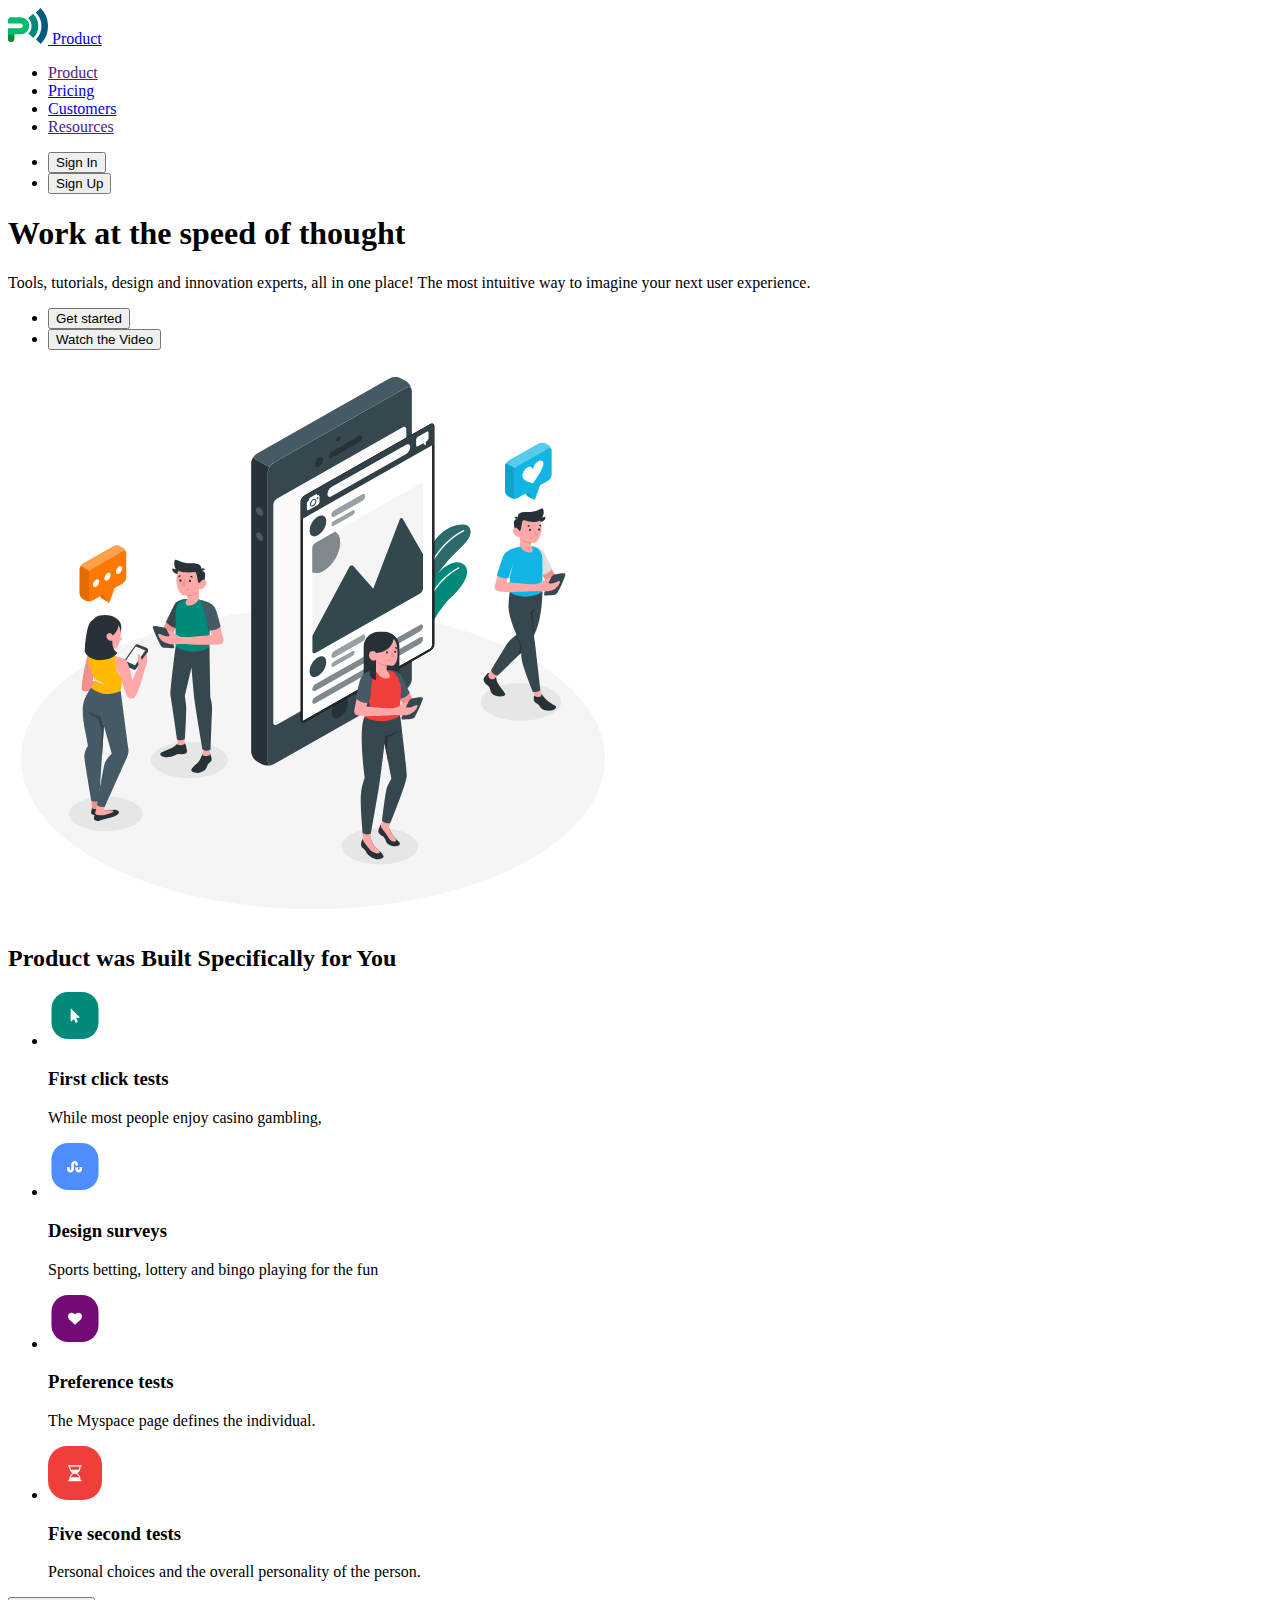
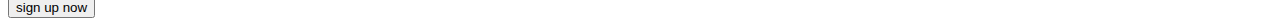
==== index.html @ 734d03c2 "r" ====
<!DOCTYPE html>
<html lang="en">
<head>
    <meta charset="UTF-8">
    <meta name="viewport" content="width=device-width, initial-scale=1.0">
    <title>Business promotion</title>
</head>
<body>
    <header>
        <a href="./index.html">
            <img src="./images/logo.svg" alt="logo" width="40" height="36">
            Product
        </a>
    <nav>
        <ul>
            <li><a href="">Product</a></li>
            <li><a href="./prising.html">Pricing</a></li>
            <li><a href="./custemers.html">Customers</a></li>
            <li><a href="">Resources</a></li>
        </ul>
    </nav>
    <ul>
        <li><button type="button">Sign In</button></li>
        <li><button type="button">Sign Up</button></li>
    </ul>
    </header>
    <main>
        <section>
            <h1>Work at the speed of thought</h1>
            <p>Tools, tutorials, design and innovation experts, all in one place! The most intuitive way to imagine your next user
            experience.</p>
            <ul>
                <li><button type="button">Get started</button></li>
                <li><button type="button">Watch the Video</button></li>
            </ul>
            <img src="./images/hero-img.svg" alt="hero-img" width="610" height="555">
        </section>
        <section>
            <h2>Product was Built Specifically for You</h2>
            <ul>
                <li><img src="./images/icon-1.svg" alt="First click tests" width="54" height="54">
                    <h3>First click tests</h3>
                    <p>While most people enjoy casino gambling,</p>
                </li>
                <li><img src="./images/icon-2.svg" alt="Design surveys" width="54" height="54">
                     <h3>Design surveys</h3>
                     <p>Sports betting, lottery and bingo playing for the fun</p>
                </li>
                <li><img src="./images/icon-3.svg" alt="Preference tests" width="54" height="54">
                    <h3>Preference tests</h3>
                    <p>The Myspace page defines the individual.</p>
                </li>
                <li><img src="./images/icon-4.svg" alt="Five second tests">
                     <h3>Five second tests</h3>
                    <p>Personal choices and the overall personality of the person.</p>
                </li>
            </ul>
            <button type="button">sign up now</button>
        </section>
    </main>
</body>
</html>
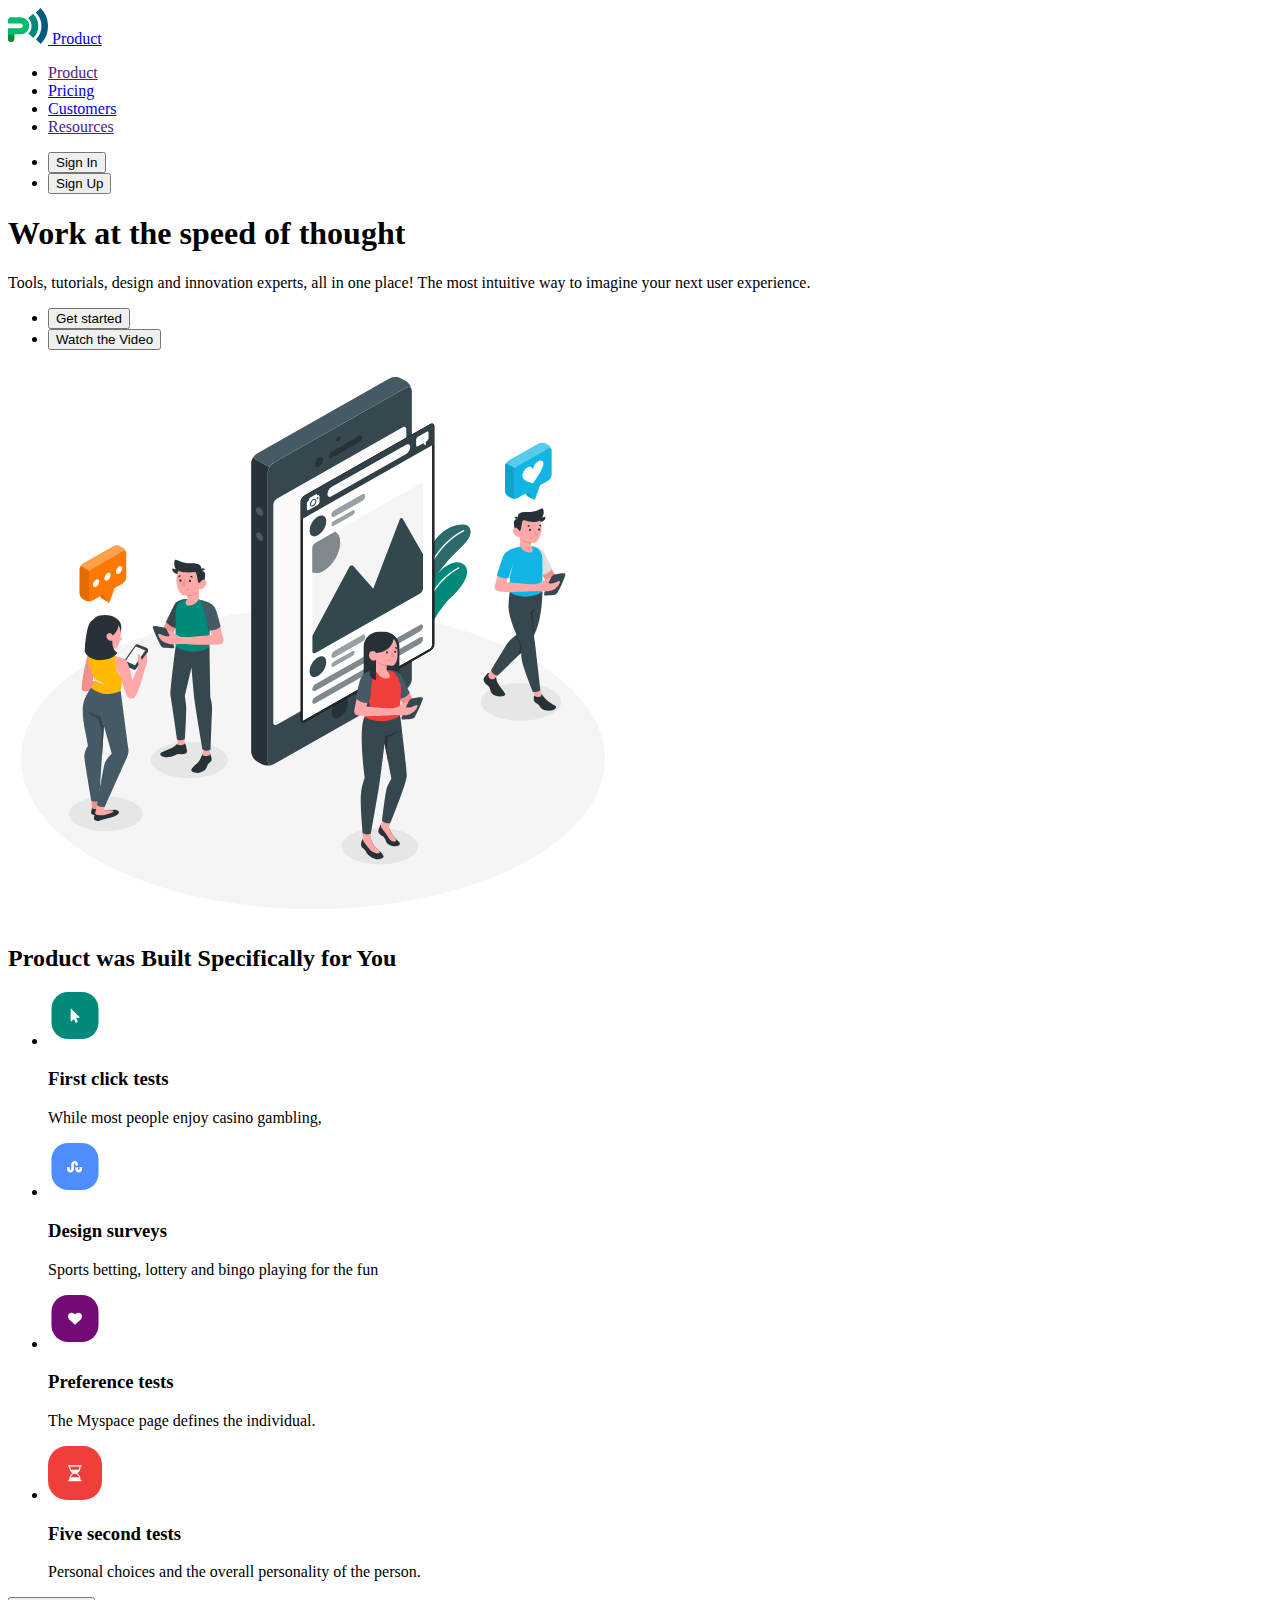
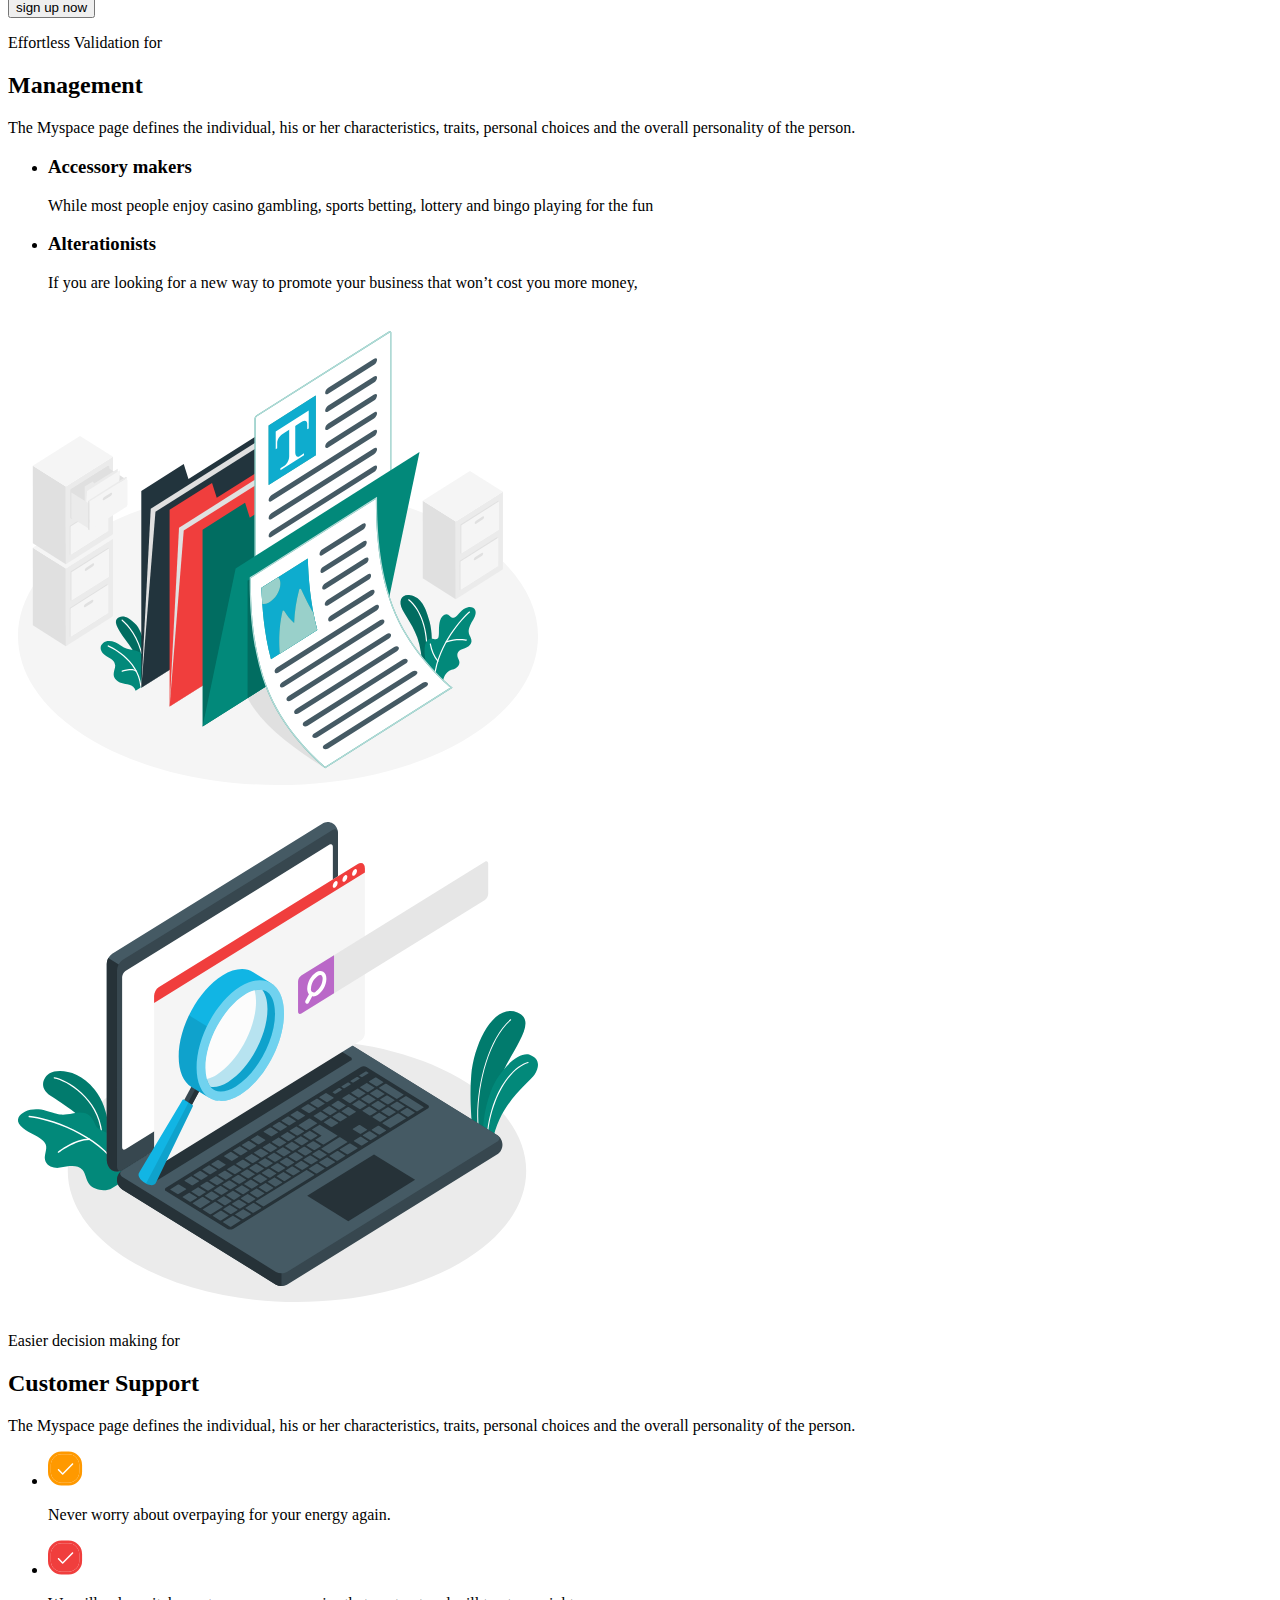
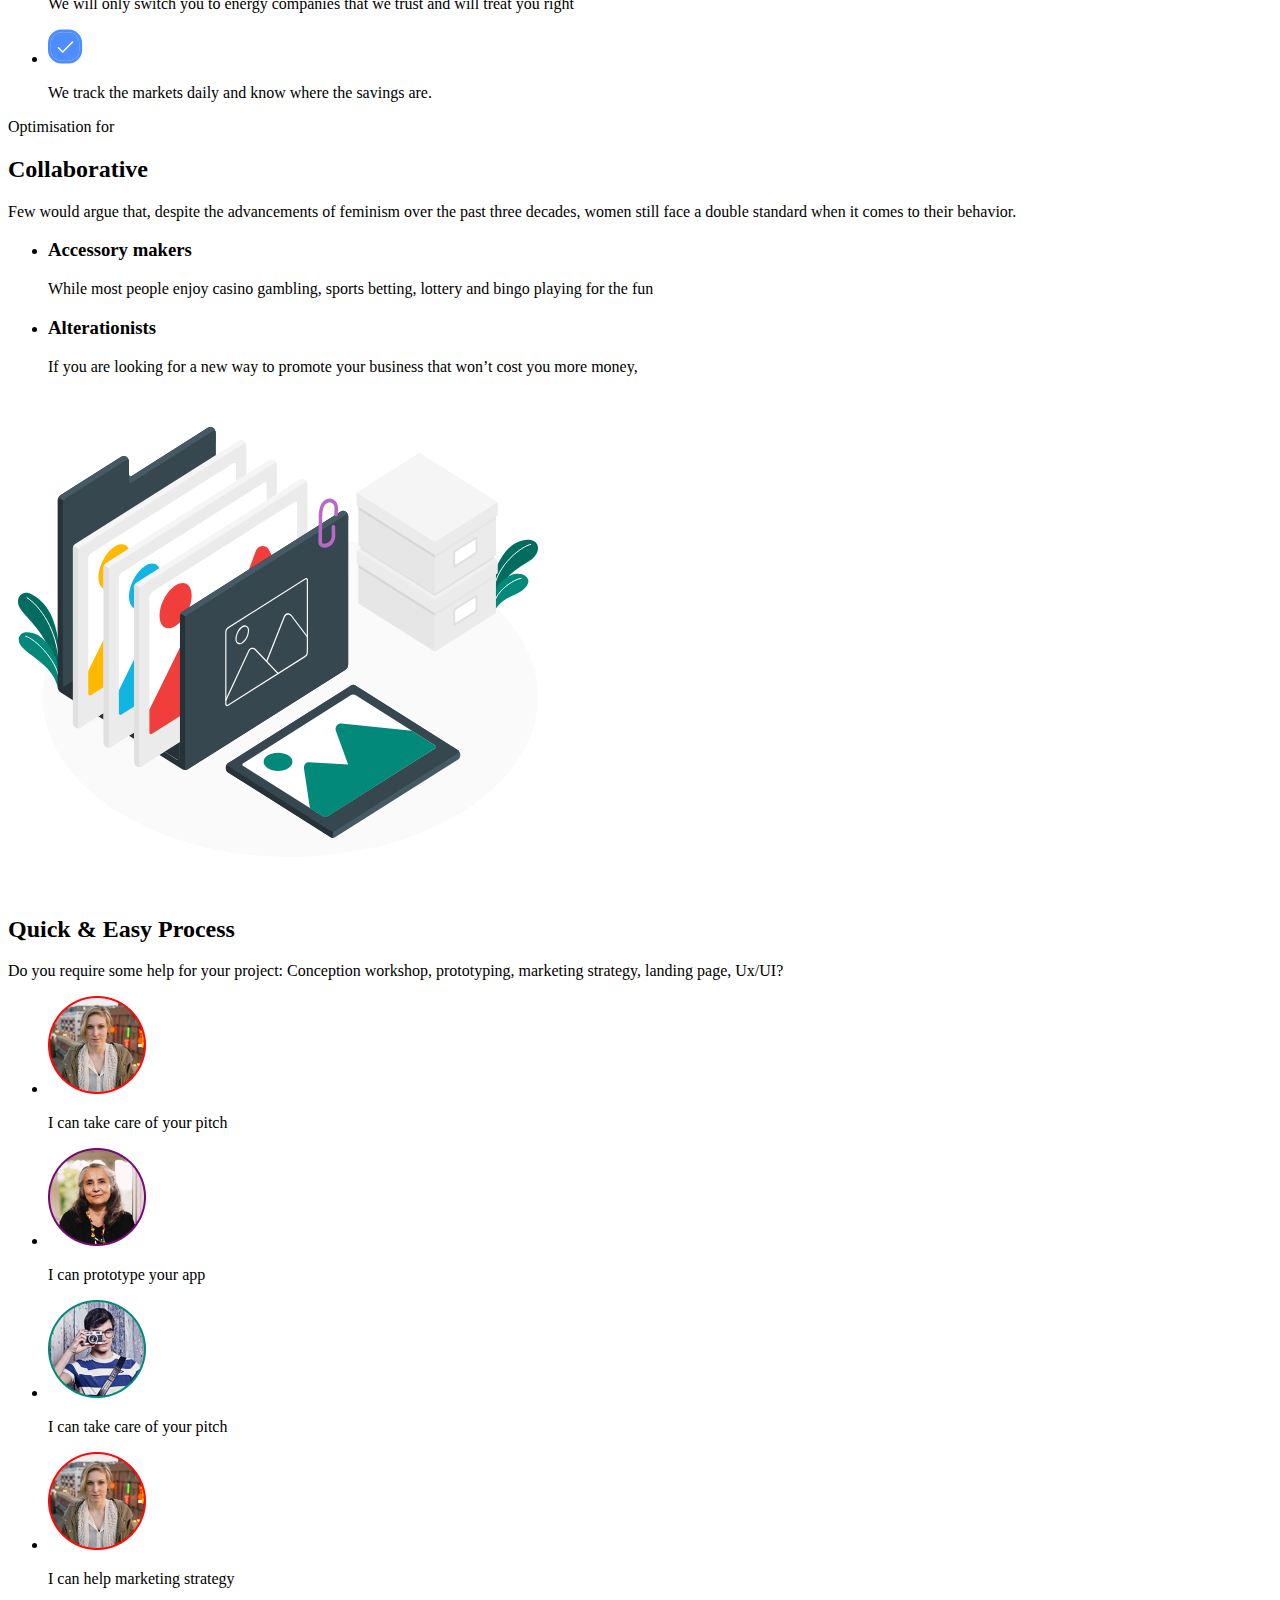
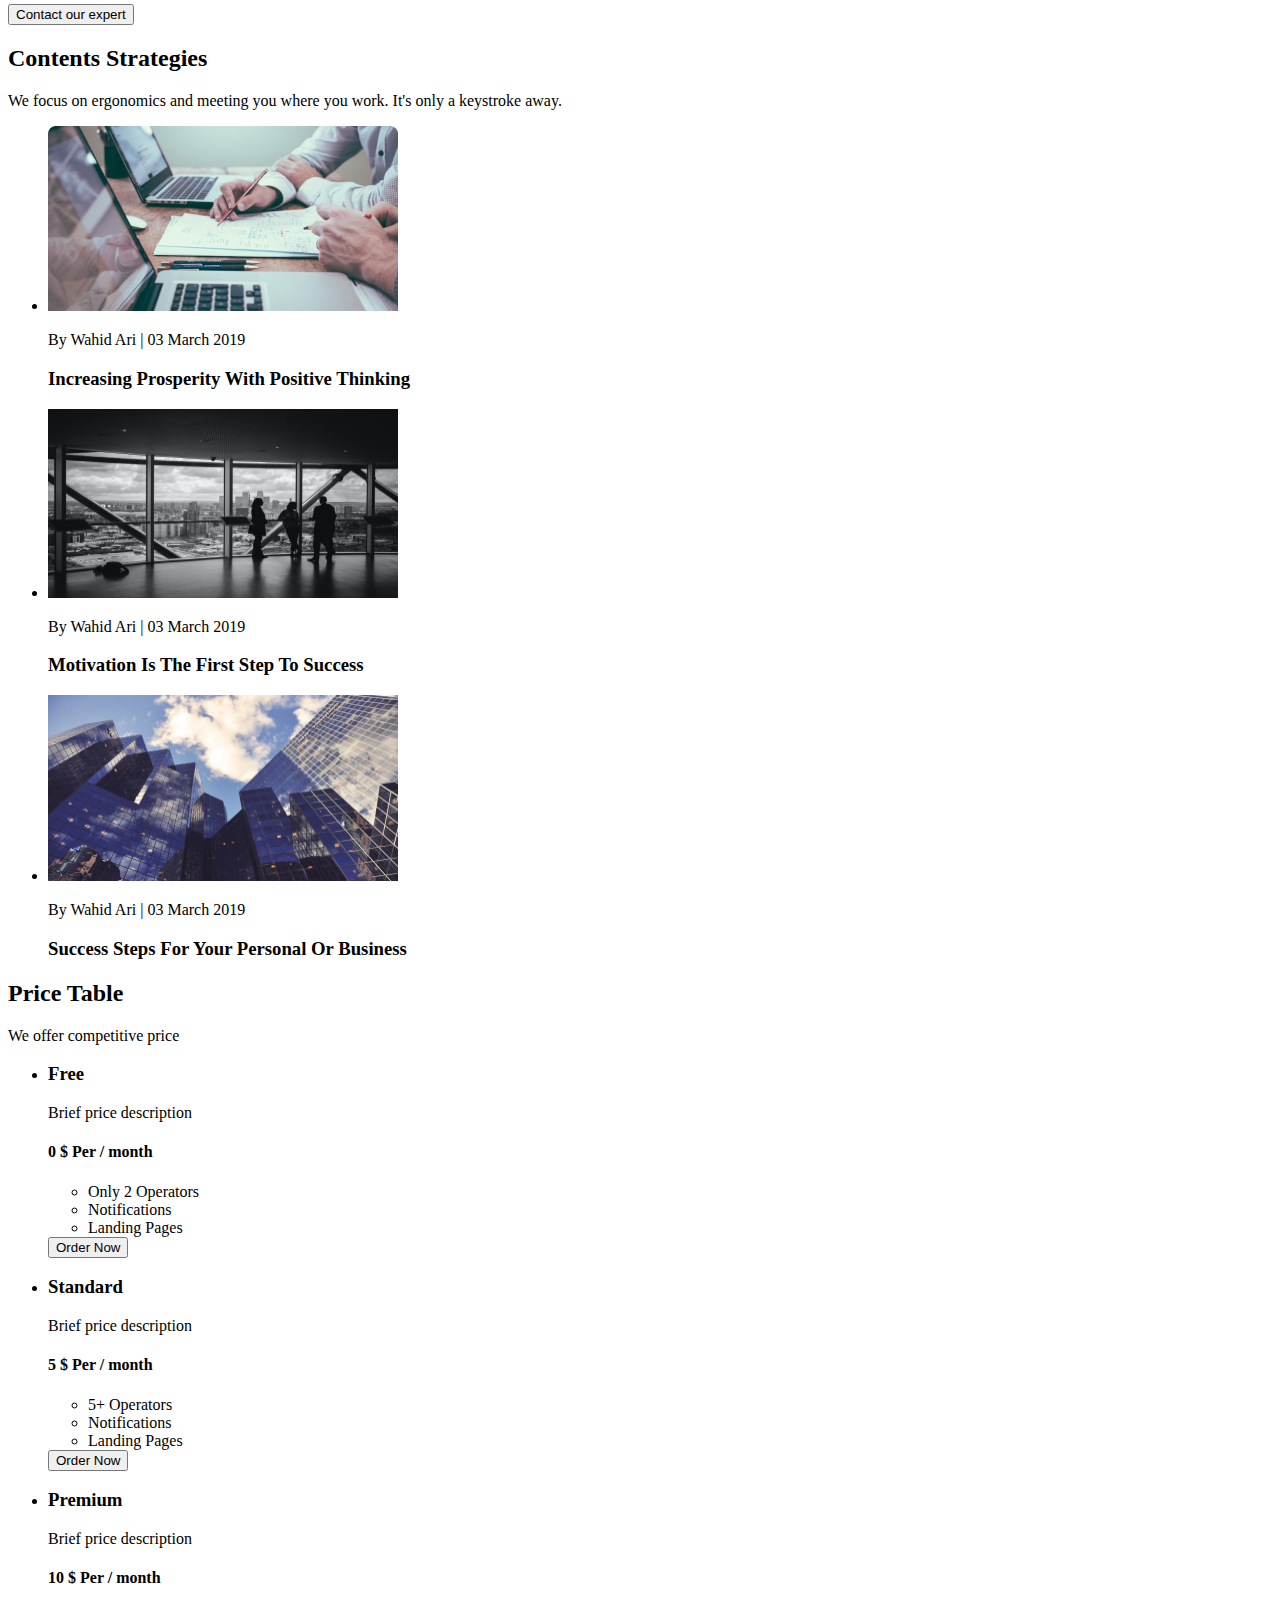
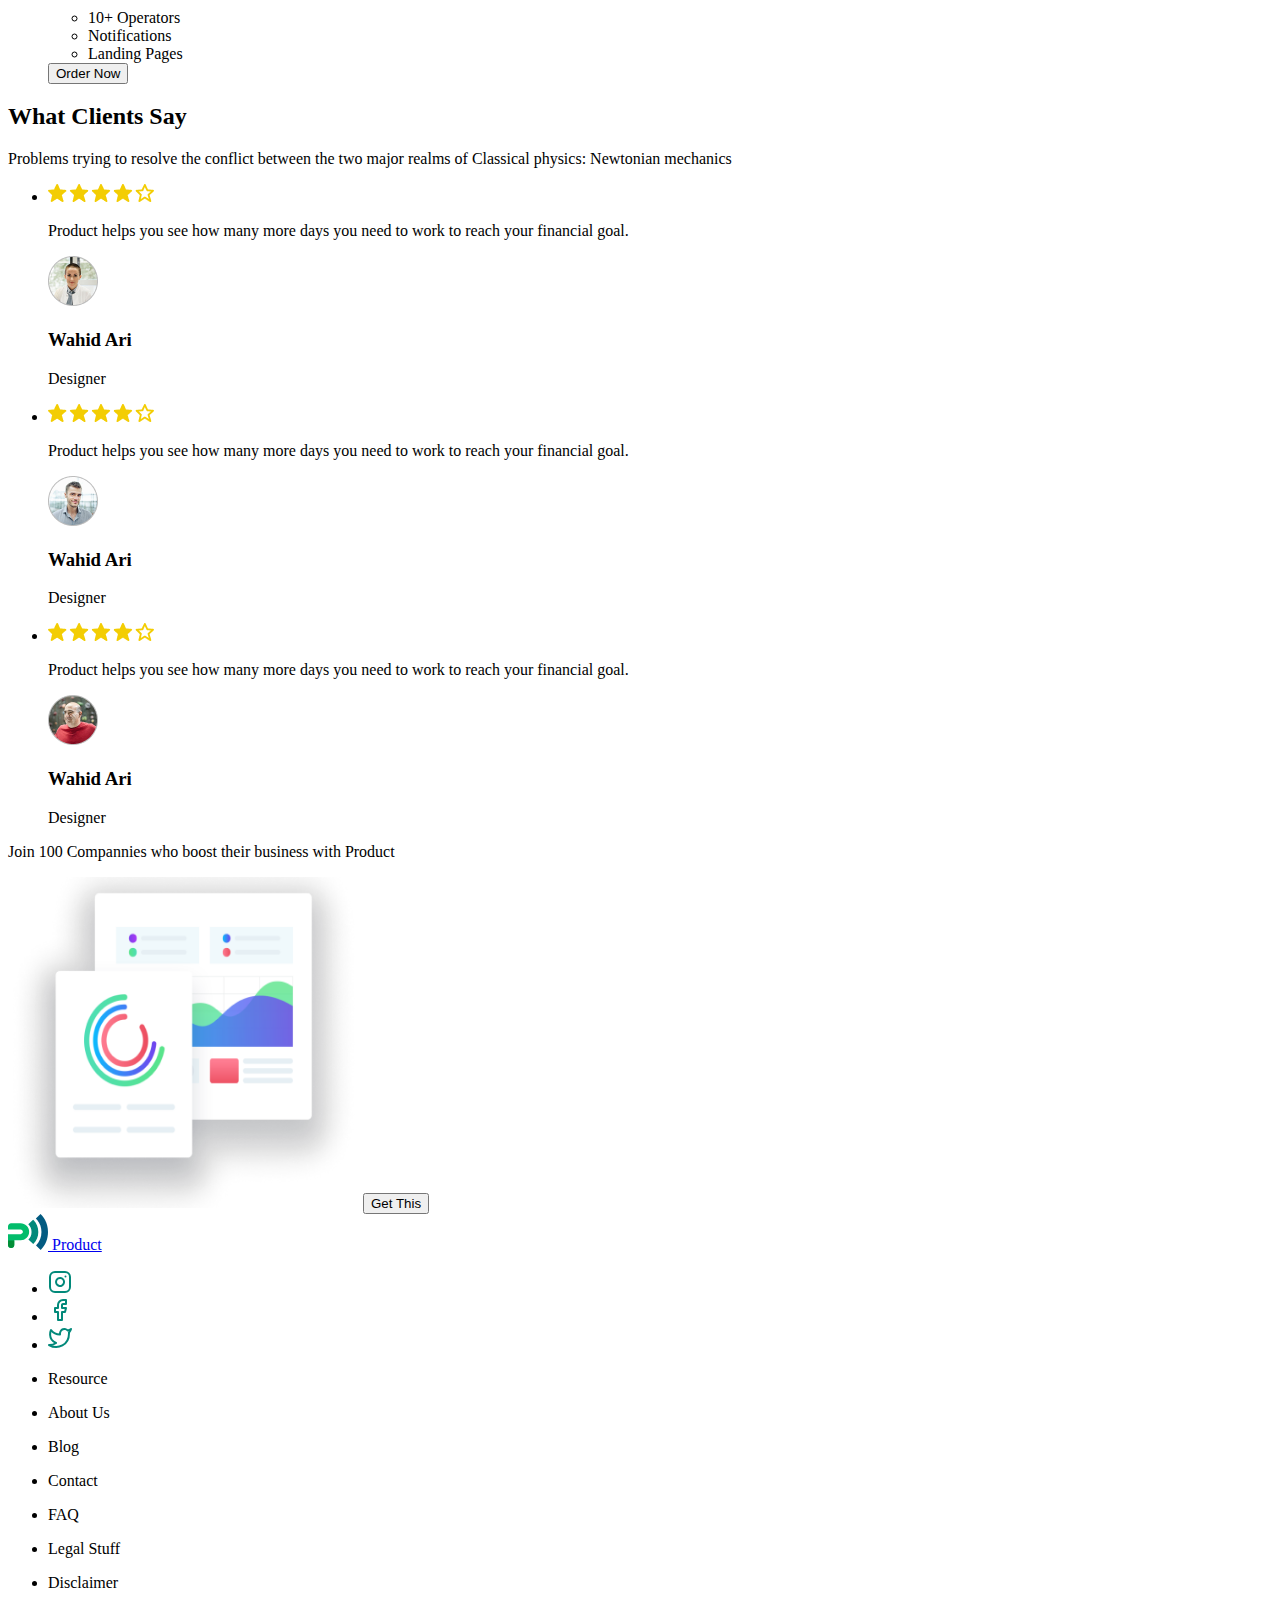
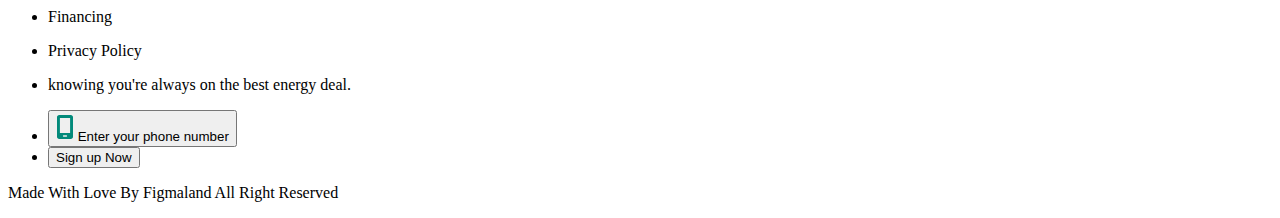
==== commit 248e5a41: "k" ====
--- a/index.html
+++ b/index.html
@@ -57,6 +57,228 @@
             </ul>
             <button type="button">sign up now</button>
         </section>
+        <section>
+            <p>Effortless Validation for</p>
+            <h2>Management</h2>
+            <p>The Myspace page defines the individual, his or her characteristics, traits, personal choices and the overall
+            personality of the person.</p>
+            <ul>
+                <li>
+                    <h3>Accessory makers</h3>
+                    <p>While most people enjoy casino gambling, sports betting, lottery and bingo playing for the fun</p>
+                </li>
+                <li>
+                    <h3>Alterationists</h3>
+                    <p>If you are looking for a new way to promote your business that won’t cost you more money,</p>
+                </li>
+            </ul>
+            <img src="./images/management-img.svg" alt="management-img" width="540" height="500">
+        </section>
+        <section>
+            <img src="./images/support-img.svg" alt="support-img" width="540" height="500">
+            <p>Easier decision making for</p>
+            <h2>Customer Support</h2>
+            <p>The Myspace page defines the individual, his or her characteristics, traits, personal choices and the overall
+            personality of the person.</p>
+            <ul>
+                <li>
+                    <img src="./images/icon.svg" alt="icon" width="35" height="35">
+                    <p>Never worry about overpaying for your energy again.</p>
+                </li>
+                <li>
+                    <img src="./images/icon (1).svg" alt="icon-1" width="35" height="35">
+                    <p>We will only switch you to energy companies that we trust and will treat you right</p>
+                </li>
+                <li>
+                    <img src="./images/icon (2).svg" alt="icon-2" width="35" height="35">
+                    <p>We track the markets daily and know where the savings are.</p>
+                </li>
+            </ul>
+        </section>
+        <section>
+        <p>Optimisation for</p>
+        <h2>Collaborative</h2>
+        <p>Few would argue that, despite the advancements of feminism over the past three decades, women still face a double
+        standard when it comes to their behavior.</p>
+        <ul>
+            <li>
+                <h3>Accessory makers</h3>
+                <p>While most people enjoy casino gambling, sports betting, lottery and bingo playing for the fun</p>
+            </li>
+            <li>
+                <h3>Alterationists</h3>
+                <p>If you are looking for a new way to promote your business that won’t cost you more money,</p>
+            </li>
+        </ul>
+        <img src="./images/collaboration-img.svg" alt="collaboration-img" width="540" height="500">
+        </section>
+        <section>
+            <h2>Quick & Easy Process</h2>
+            <p>Do you require some help for your project: Conception workshop,
+            prototyping, marketing strategy, landing page, Ux/UI?</p>
+            <ul>
+                <li><img src="./images/avatar.png" alt="woman" width="98" height="98">
+                <p>I can take care of your pitch</p></li>
+                <li><img src="./images/avatar (1).png" alt="woman 2"  width="98" height="98">
+                <p>I can prototype your app</p></li>
+                <li><img src="./images/avatar (2).png" alt="man" width="98" height="98">
+                <p>I can take care of your pitch</p></li>
+                <li><img src="./images/avatar.png" alt="man 2"  width="98" height="98">
+                <p>I can help marketing strategy</p></li>
+            </ul>
+            <button type="button">Contact our expert</button>
+        </section>
+        <section>
+            <h2>Contents Strategies</h2>
+            <p>We focus on ergonomics and meeting you where you work. It's only a keystroke away.</p>
+            <ul>
+                <li>
+                    <img src="./images/image bg.jpg" alt="image" width="350" height="185">
+                    <p>By Wahid Ari | 03 March 2019</p>
+                    <h3>Increasing Prosperity With Positive Thinking</h3>
+                </li>
+                <li>
+                    <img src="./images/Bitmap.png" alt="Bitmap" width="350" height="189">
+                    <p>By Wahid Ari | 03 March 2019</p>
+                    <h3>Motivation Is The First Step To Success</h3>
+                </li>
+                <li>
+                    <img src="./images/Bitmap (1).png" alt="Bitmap 1" width="350" height="186">
+                    <p>By Wahid Ari | 03 March 2019</p>
+                    <h3>Success Steps For Your Personal Or Business</h3>
+                </li>
+            </ul>
+        </section>
+        <section>
+            <h2>Price Table</h2>
+            <p>We offer competitive price</p>
+            <ul>
+                <li>
+                    <h3>Free</h3>
+                    <p>Brief price description</p>
+                    <h4>0 $ Per / month</h4>
+                    <ul>
+                        <li>Only 2 Operators</li>
+                        <li>Notifications</li>
+                        <li>Landing Pages</li>
+                    </ul>
+                    <button type="button">Order Now</button>
+                </li>
+            </ul>
+            <ul>
+                <li>
+                    <h3>Standard</h3>
+                    <p>Brief price description</p>
+                    <h4>5 $ Per / month</h4>
+                    <ul>
+                        <li>5+ Operators</li>
+                        <li>Notifications</li>
+                        <li>Landing Pages</li>
+                    </ul>
+                    <button type="button">Order Now</button>
+                </li>
+            </ul><ul>
+                <li>
+                    <h3>Premium</h3>
+                    <p>Brief price description</p>
+                    <h4>10 $ Per / month</h4>
+                    <ul>
+                        <li>10+ Operators</li>
+                        <li>Notifications</li>
+                        <li>Landing Pages</li>
+                    </ul>
+                    <button type="button">Order Now</button>
+                </li>
+            </ul>
+           </section>
+        <section>
+            <h2>What Clients Say</h2>
+            <p>Problems trying to resolve the conflict between
+            the two major realms of Classical physics: Newtonian mechanics</p>
+            <ul>
+                <li>
+                    <img src="./images/Group 204.png" alt="four stars" width="106" height="18">
+                    <p>Product helps you see how many
+                    more days you need to work to
+                    reach your financial goal.</p>
+                    <img src="./images/Ellipse 2.png" alt="woman" width="50" height="50">
+                    <h3>Wahid Ari</h3>
+                    <p>Designer</p>
+                </li>
+                <li>
+                    <img src="./images/Group 204.png" alt="four stars" width="106" height="18">
+                    <p>Product helps you see how many
+                    more days you need to work to
+                    reach your financial goal.</p>
+                    <img src="./images/Ellipse 2 (1).png" alt="man" width="50" height="50">
+                    <h3>Wahid Ari</h3>
+                    <p>Designer</p>
+                </li>
+                <li>
+                    <img src="./images/Group 204.png" alt="four stars" width="106" height="18">
+                    <p>Product helps you see how many
+                    more days you need to work to
+                    reach your financial goal.</p>
+                    <img src="./images/Ellipse 2 (2).png" alt="man" width="50" height="50">
+                    <h3>Wahid Ari</h3>
+                    <p>Designer</p>
+                </li>
+            </ul>
+        </section>  
+        <section>
+            <p>Join 100 Compannies who boost their business with Product</p>
+            <img src="./images/graphics.png" alt="grafics" width="351" height="331">
+            <button type="button">Get This</button>
+        </section> 
     </main>
+    <footer>
+    <a href="./index.html">
+        <img src="./images/logo.svg" alt="logo" width="40" height="36">
+        Product
+    </a>
+    <ul>
+        <li><img src="./images/instagram.svg" alt="instagram"></li>
+        <li><img src="./images/facebook.svg" alt="facebook"></li>
+        <li><img src="./images/twitter.svg" alt="twitter"></li>
+    </ul>
+    <ul>
+        <li>
+            <p>Resource</p>
+        </li>
+        <li>
+            <p>About Us</p>
+        </li>
+        <li>
+            <p>Blog</p>
+        </li>
+        <li>
+            <p>Contact</p>
+        </li>
+        <li>FAQ</li>
+    </ul>
+    <ul>
+        <li>
+            <p>Legal Stuff</p>
+        </li>
+        <li>
+            <p>Disclaimer</p>
+        </li>
+        <li>
+            <p>Financing</p>
+        </li>
+        <li>
+            <p>Privacy Policy</p>
+        </li>
+    </ul>
+    <ul>
+        <li><p>knowing you're always on the best energy deal.</p></li>
+        <li><button type="button">
+            <img src="./images/mobile-screen.svg" alt="mobile" width="18" height="28">
+            Enter your phone number
+        </button></li>
+        <li><button type="button">Sign up Now</button></li>
+    </ul>
+    <p>Made With Love By Figmaland All Right Reserved</p>
+    </footer>
 </body>
 </html>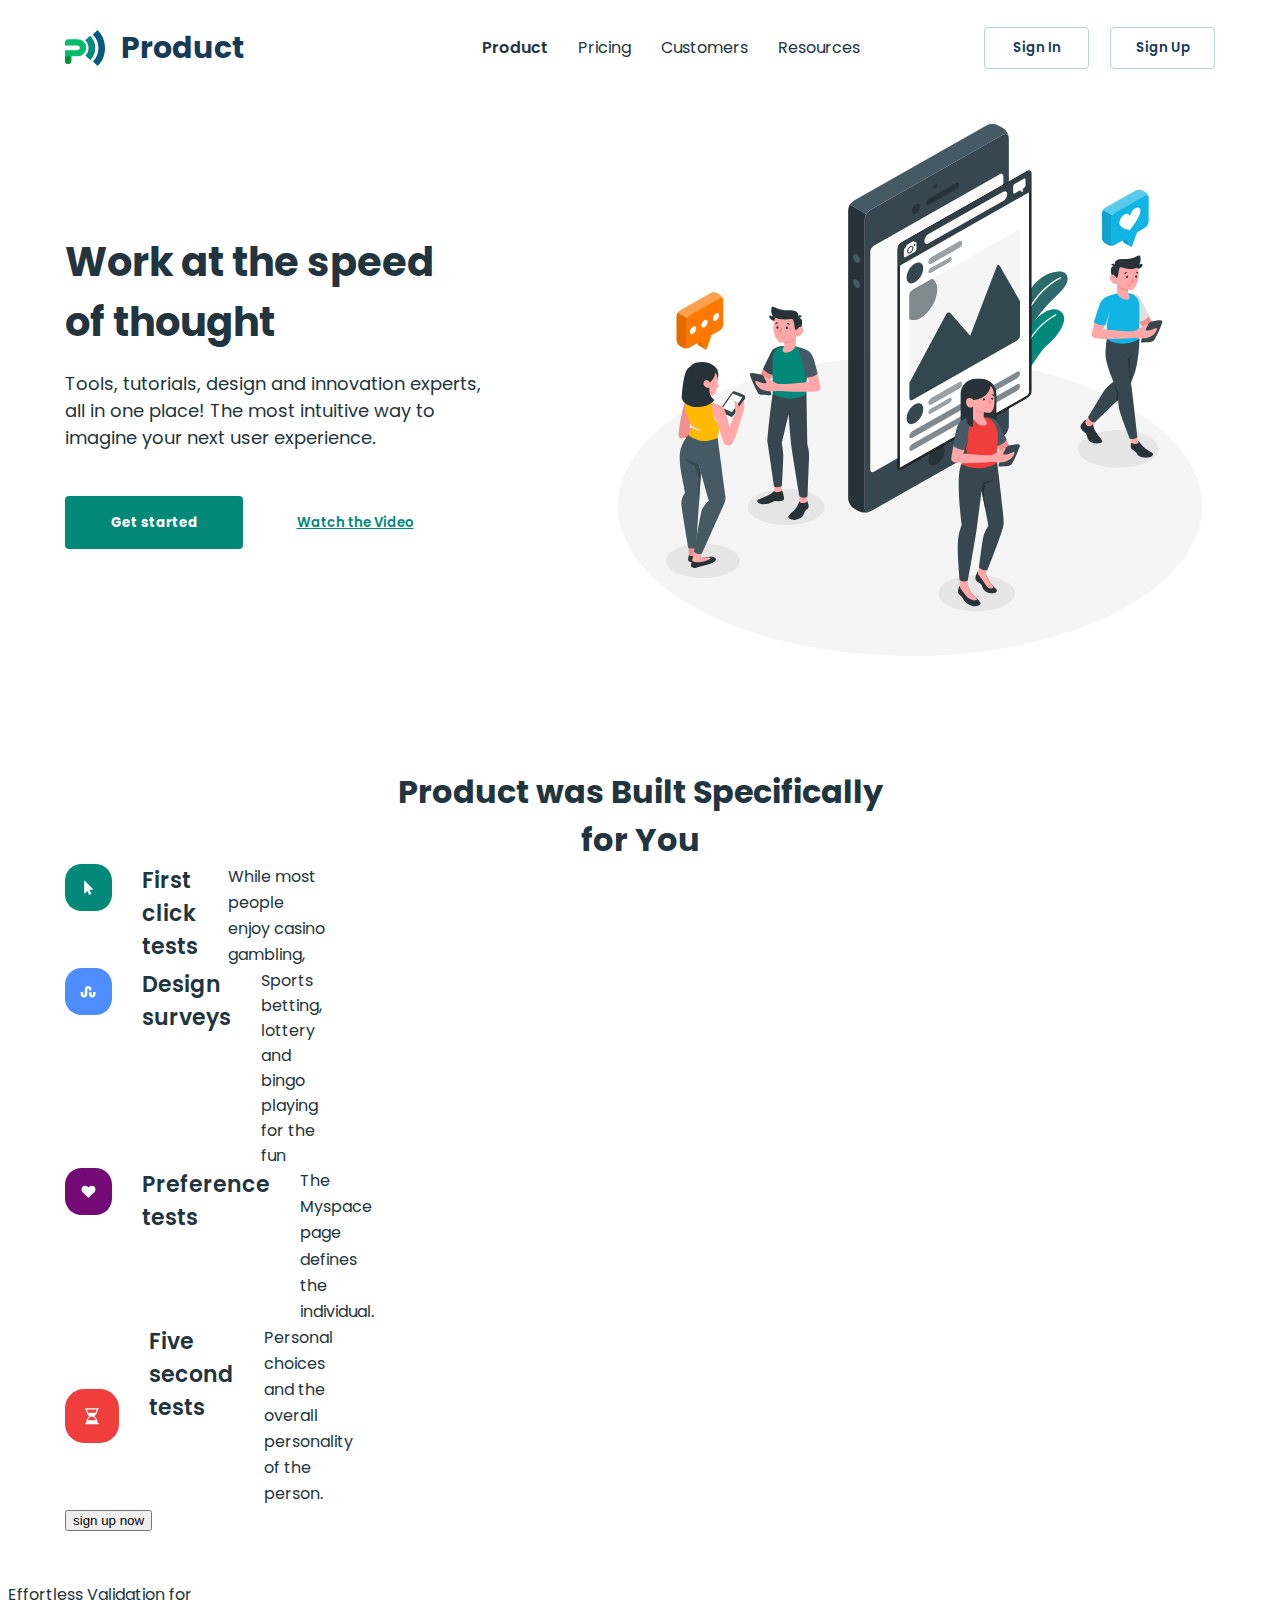
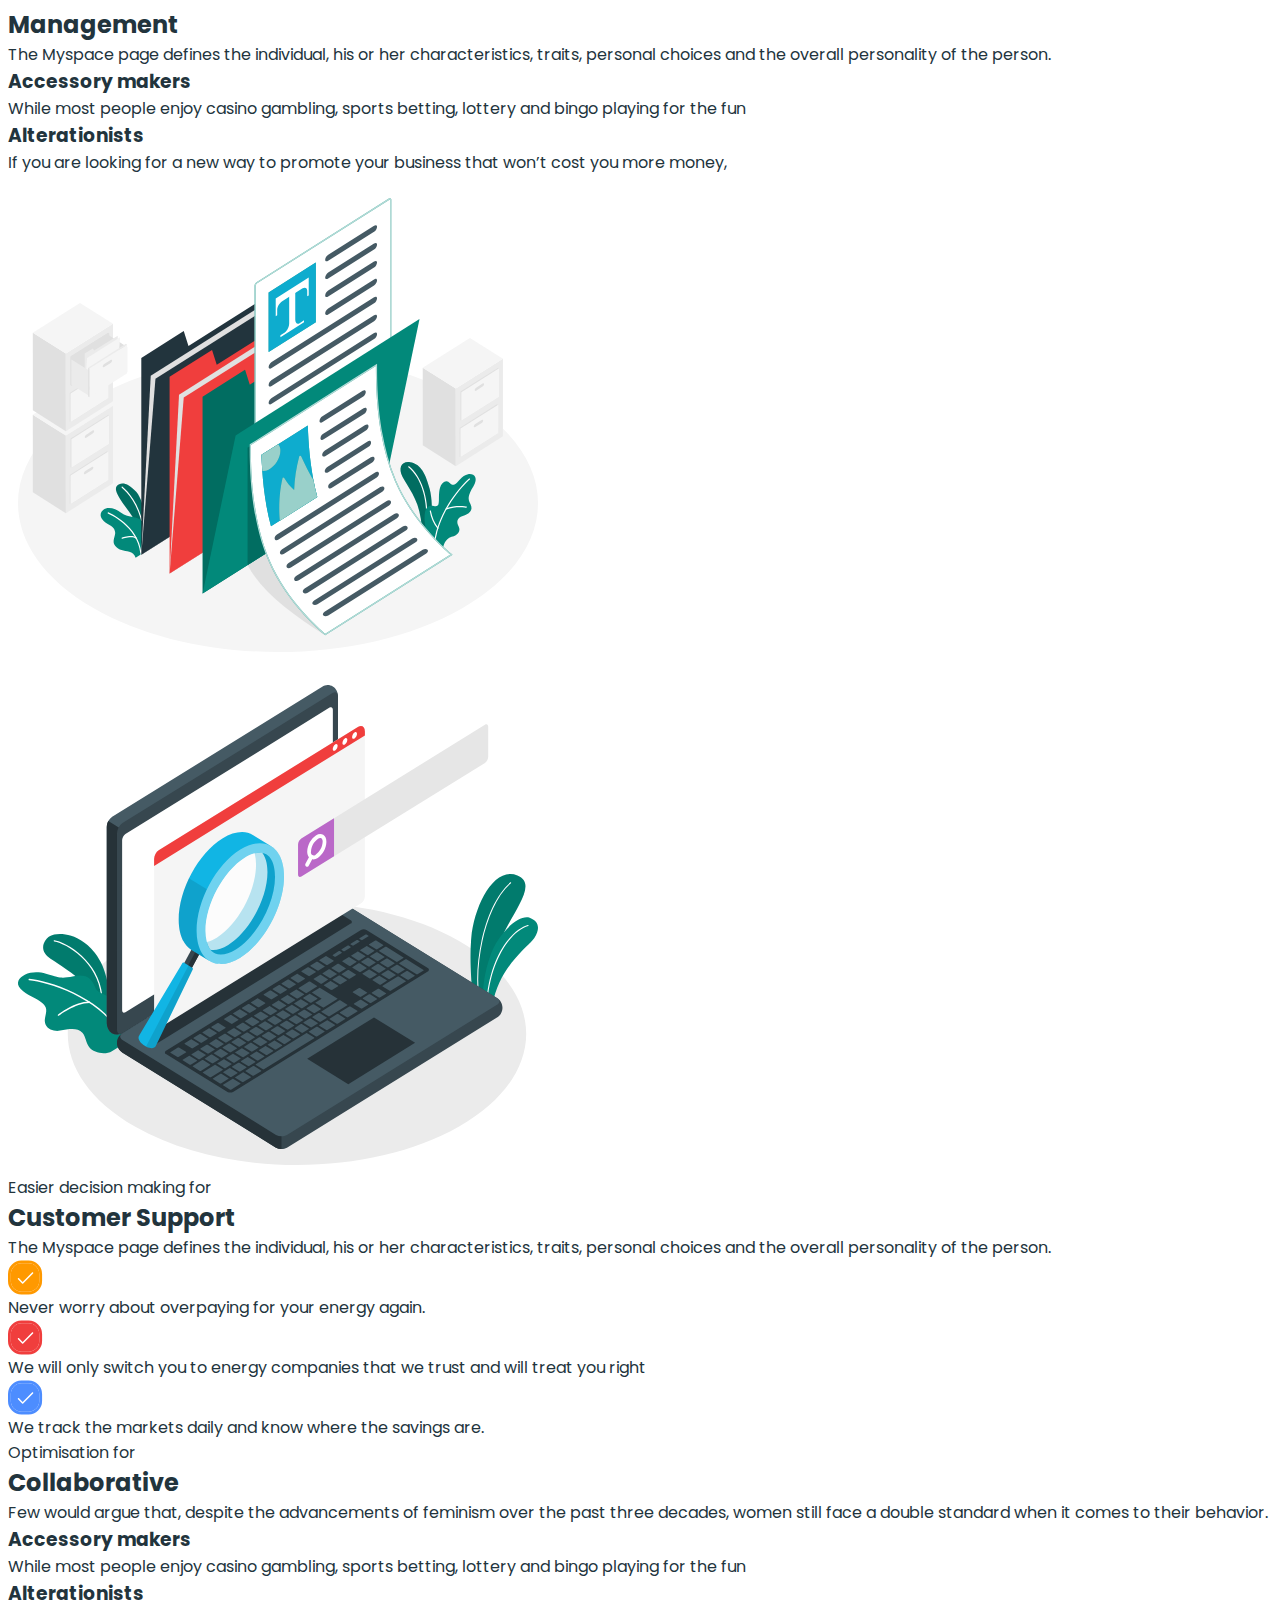
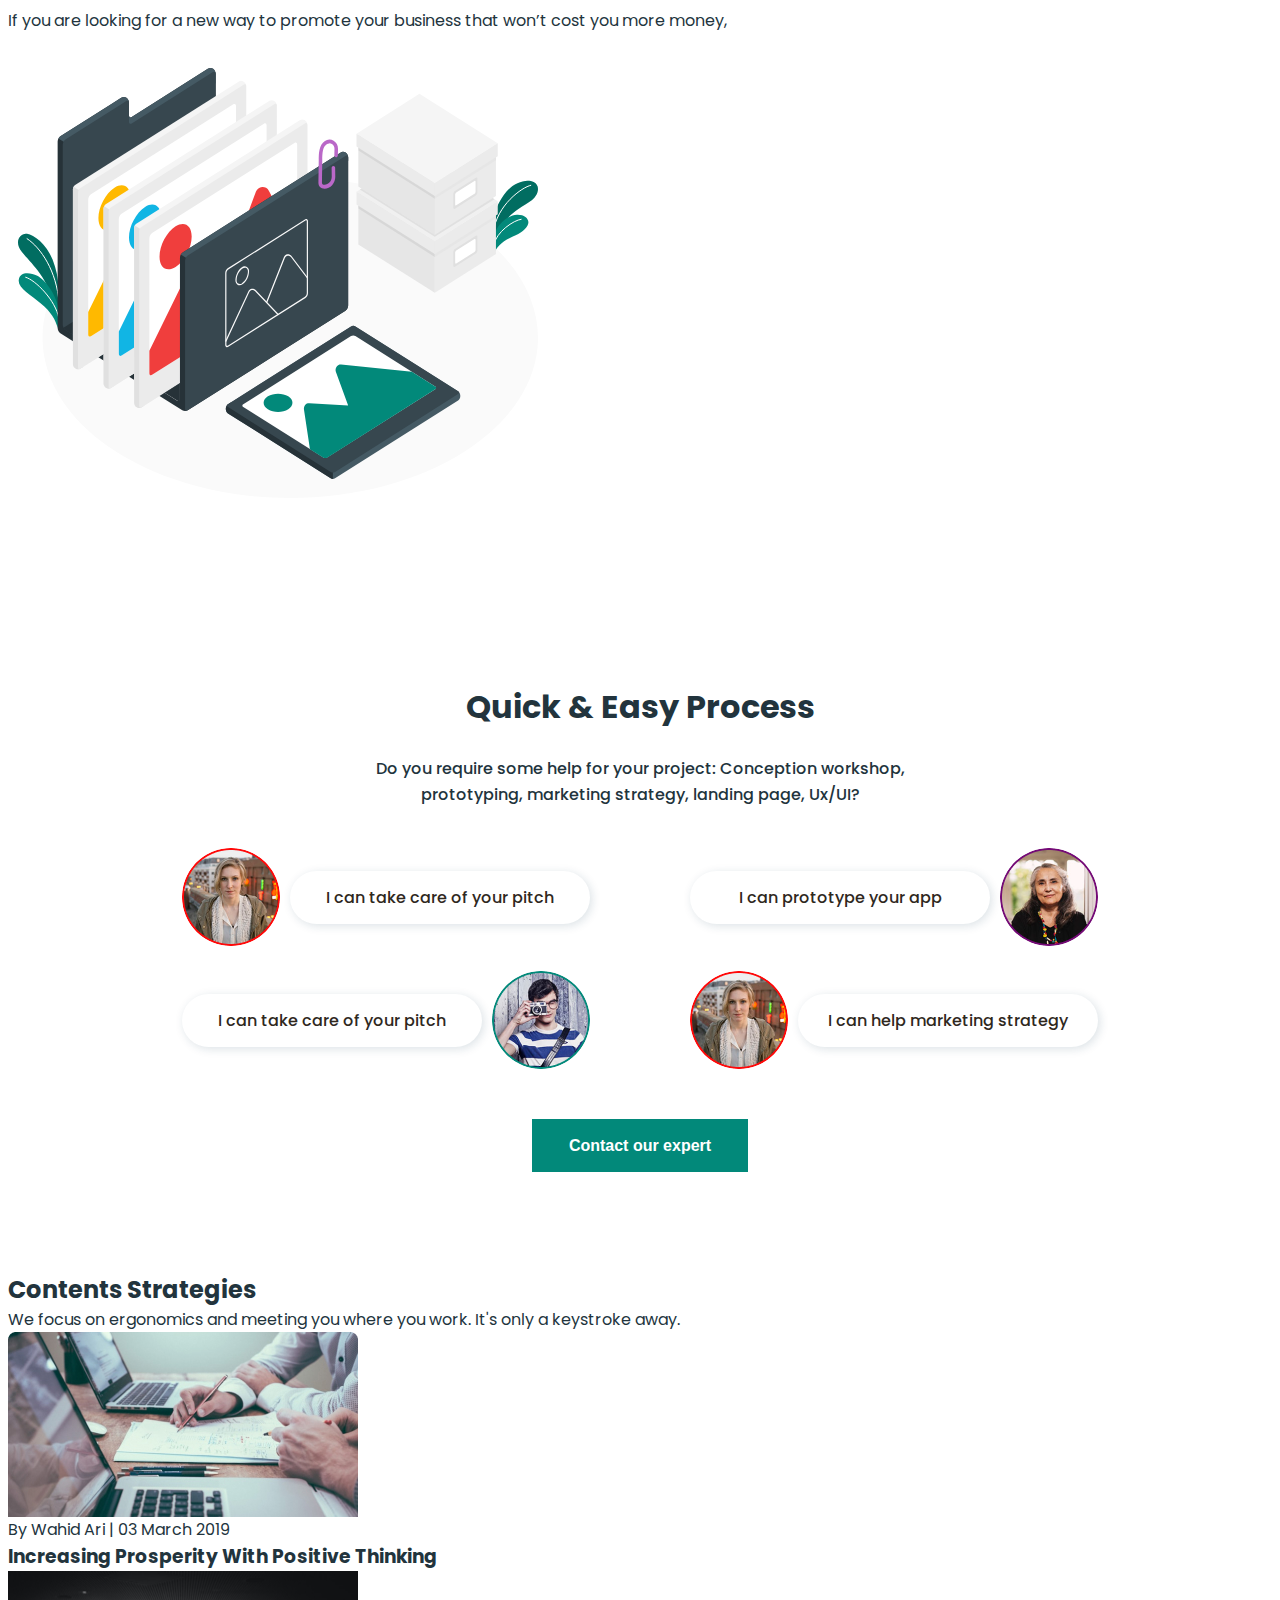
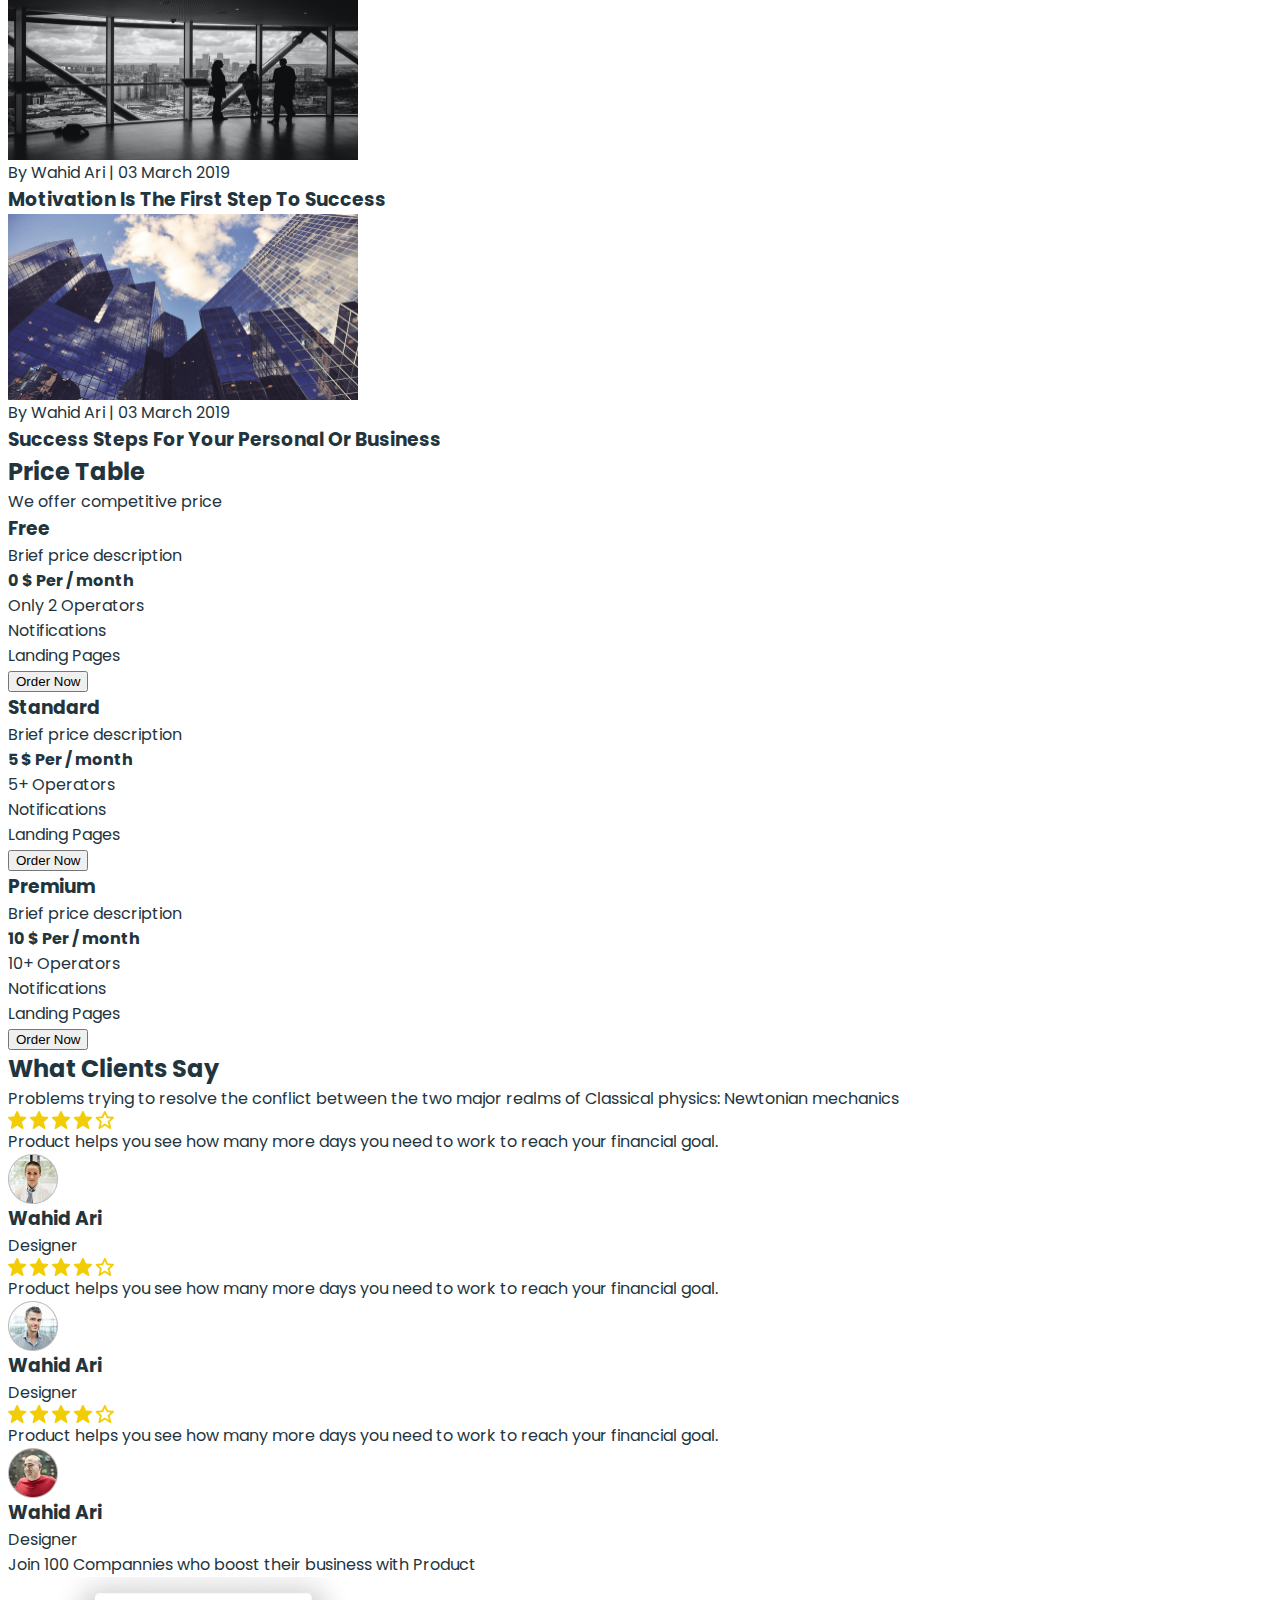
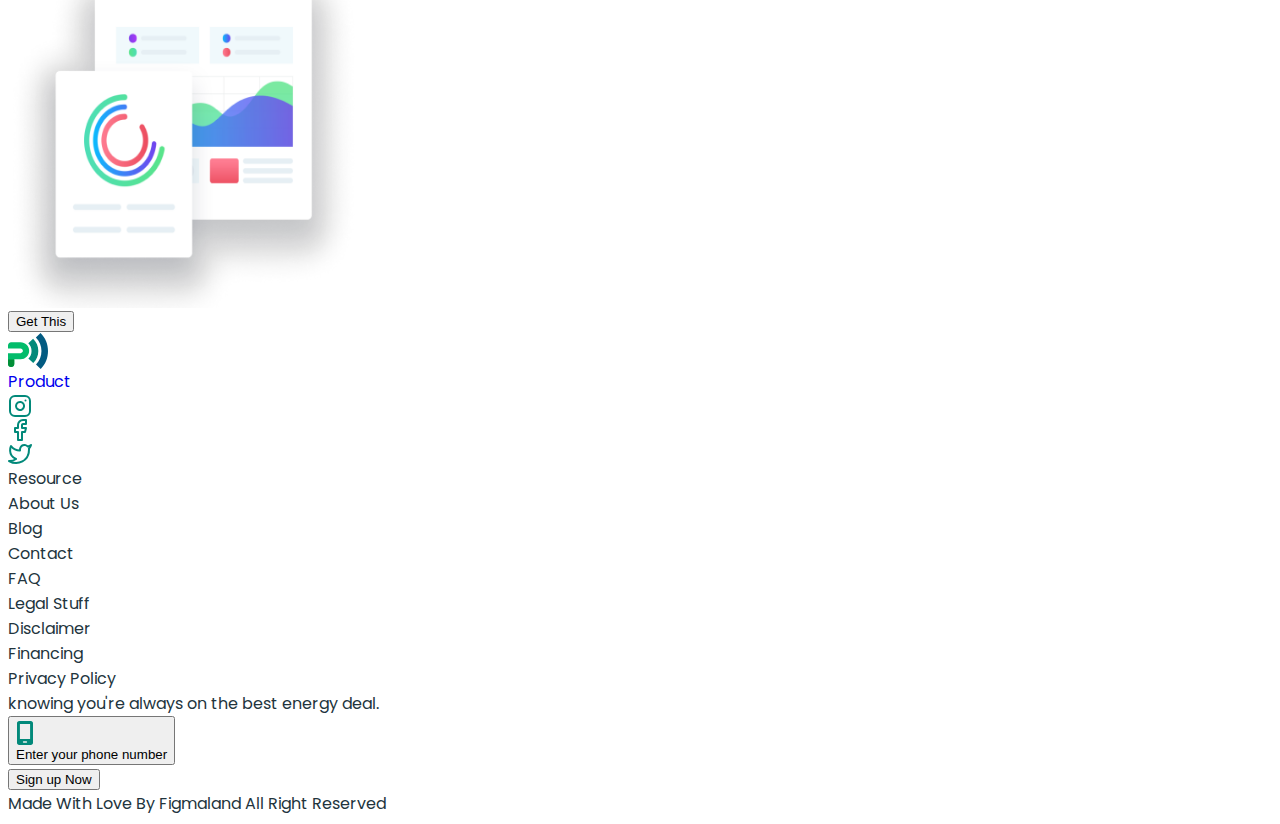
==== commit dae0f2ae: "t" ====
--- a/index.html
+++ b/index.html
@@ -1,65 +1,88 @@
 <!DOCTYPE html>
 <html lang="en">
+
 <head>
     <meta charset="UTF-8">
     <meta name="viewport" content="width=device-width, initial-scale=1.0">
     <title>Business promotion</title>
+    <link rel="stylesheet" href="https://cdnjs.cloudflare.com/ajax/libs/modern-normalize/3.0.1/modern-normalize.min.css"
+        integrity="sha512-q6WgHqiHlKyOqslT/lgBgodhd03Wp4BEqKeW6nNtlOY4quzyG3VoQKFrieaCeSnuVseNKRGpGeDU3qPmabCANg=="
+        crossorigin="anonymous" referrerpolicy="no-referrer" />
+    <link rel="preconnect" href="https://fonts.googleapis.com">
+    <link rel="preconnect" href="https://fonts.gstatic.com" crossorigin>
+    <link
+        href="https://fonts.googleapis.com/css2?family=Asap+Condensed:wght@500&family=Inter:opsz,wght@14..32,500;700&family=Montserrat:wght@400;500;600;700&family=Poppins:wght@400;500;600;700;800&family=Roboto:wght@400;500;700;900&display=swap"
+        rel="stylesheet">
+    <link rel="stylesheet" href="./css/styles.css">
+
 </head>
+
 <body>
-    <header>
-        <a href="./index.html">
-            <img src="./images/logo.svg" alt="logo" width="40" height="36">
-            Product
-        </a>
-    <nav>
-        <ul>
-            <li><a href="">Product</a></li>
-            <li><a href="./prising.html">Pricing</a></li>
-            <li><a href="./custemers.html">Customers</a></li>
-            <li><a href="">Resources</a></li>
-        </ul>
-    </nav>
-    <ul>
-        <li><button type="button">Sign In</button></li>
-        <li><button type="button">Sign Up</button></li>
-    </ul>
+
+    <header class="header">
+        <div class="container header-container">
+            <a href="./index.html" class="logo">
+                <img src="./images/logo.svg" alt="logo" width="40" height="36">
+                Product
+            </a>
+            <nav class="header-nav">
+                <ul class="header-nav-list">
+                    <li class="header-nav-item"><a class="header-nav-link current" href="./index.html">Product</a></li>
+                    <li class="header-nav-item"><a class="header-nav-link" href="./pricing.html">Pricing</a></li>
+                    <li class="header-nav-item"><a class="header-nav-link" href="./customers.html">Customers</a></li>
+                    <li class="header-nav-item"><a class="header-nav-link" href="">Resources</a></li>
+                </ul>
+            </nav>
+            <ul class="header-btn-list">
+                <li class="header-btn-item"><button class="header-btn" type="button">Sign In</button></li>
+                <li class="header-btn-item"><button class="header-btn" type="button">Sign Up</button></li>
+            </ul>
+        </div>
     </header>
+
     <main>
-        <section>
-            <h1>Work at the speed of thought</h1>
-            <p>Tools, tutorials, design and innovation experts, all in one place! The most intuitive way to imagine your next user
-            experience.</p>
-            <ul>
-                <li><button type="button">Get started</button></li>
-                <li><button type="button">Watch the Video</button></li>
-            </ul>
-            <img src="./images/hero-img.svg" alt="hero-img" width="610" height="555">
-        </section>
-        <section>
-            <h2>Product was Built Specifically for You</h2>
-            <ul>
-                <li><img src="./images/icon-1.svg" alt="First click tests" width="54" height="54">
-                    <h3>First click tests</h3>
-                    <p>While most people enjoy casino gambling,</p>
-                </li>
-                <li><img src="./images/icon-2.svg" alt="Design surveys" width="54" height="54">
-                     <h3>Design surveys</h3>
-                     <p>Sports betting, lottery and bingo playing for the fun</p>
-                </li>
-                <li><img src="./images/icon-3.svg" alt="Preference tests" width="54" height="54">
-                    <h3>Preference tests</h3>
-                    <p>The Myspace page defines the individual.</p>
-                </li>
-                <li><img src="./images/icon-4.svg" alt="Five second tests">
-                     <h3>Five second tests</h3>
-                    <p>Personal choices and the overall personality of the person.</p>
-                </li>
-            </ul>
-            <button type="button">sign up now</button>
-        </section>
-        <section>
-            <p>Effortless Validation for</p>
-            <h2>Management</h2>
+        <section class="hero">
+            <div class="container hero-container">
+                <div>
+                    <h1 class="hero-title">Work at the speed of thought</h1>
+                    <p class="hero-text">Tools, tutorials, design and innovation experts, all in one place! The most
+                        intuitive way to imagine your next
+                        user experience.</p>
+                    <ul class="hero-btn-list">
+                        <li><button type="button" class="hero-btn-start">Get started</button></li>
+                        <li><button type="button" class="hero-btn-video">Watch the Video</button></li>
+                    </ul>
+                </div>
+                <img src="./images/hero-img.svg" alt="hero-img" width="610" height="555">
+            </div>
+        </section>
+        <section class="product">
+           <div class="container">
+            <h2 class="product-title">Product was Built Specifically for You</h2>
+            <ul class="product-list">
+                <li class="product-item"><img class="product-img" src="./images/icon-1.svg" alt="First click tests" width="54" height="54">
+                    <h3 class="product-list-title">First click tests</h3>
+                    <p class="product-text">While most people enjoy casino gambling,</p>
+                </li>
+                <li class="product-item"><img src="./images/icon-2.svg" alt="Design surveys" width="54" height="54">
+                    <h3 class="product-list-title">Design surveys</h3>
+                    <p>Sports betting, lottery and bingo playing for the fun</p>
+                </li>
+                <li class="product-item"><img class="product-img" src="./images/icon-3.svg" alt="Preference tests" width="54" height="54">
+                    <h3 class="product-list-title">Preference tests</h3>
+                    <p class="product-text">The Myspace page defines the individual.</p>
+                </li>
+                <li class="product-item"><img class="product-img" src="./images/icon-4.svg" alt="Five second tests">
+                    <h3 class="product-list-title">Five second tests</h3>
+                    <p class="product-text">Personal choices and the overall personality of the person.</p>
+                </li>
+            </ul>
+            <button class="product-btn" type="button">sign up now</button>
+           </div>
+        </section>
+        <section class="benefits">
+            <p class="benefits-text">Effortless Validation for</p>
+            <h2 class="benefits-title">Management</h2>
             <p>The Myspace page defines the individual, his or her characteristics, traits, personal choices and the overall
             personality of the person.</p>
             <ul>
@@ -112,21 +135,27 @@
         </ul>
         <img src="./images/collaboration-img.svg" alt="collaboration-img" width="540" height="500">
         </section>
-        <section>
-            <h2>Quick & Easy Process</h2>
-            <p>Do you require some help for your project: Conception workshop,
-            prototyping, marketing strategy, landing page, Ux/UI?</p>
-            <ul>
-                <li><img src="./images/avatar.png" alt="woman" width="98" height="98">
-                <p>I can take care of your pitch</p></li>
-                <li><img src="./images/avatar (1).png" alt="woman 2"  width="98" height="98">
-                <p>I can prototype your app</p></li>
-                <li><img src="./images/avatar (2).png" alt="man" width="98" height="98">
-                <p>I can take care of your pitch</p></li>
-                <li><img src="./images/avatar.png" alt="man 2"  width="98" height="98">
-                <p>I can help marketing strategy</p></li>
-            </ul>
-            <button type="button">Contact our expert</button>
+        <section class="team">
+            <div class="container team-container">
+                <h2 class="team-title">Quick & Easy Process</h2>
+                <p class="team-text">Do you require some help for your project: Conception workshop,
+                    prototyping, marketing strategy, landing page, Ux/UI?</p>
+                <ul class="team-list">
+                    <li class="team-item"><img class="team-img" src="./images/avatar.png" alt="woman" width="98" height="98">
+                        <p class="team-list-text">I can take care of your pitch</p>
+                    </li>
+                    <li class="team-item"><img class="team-img" src="./images/avatar (1).png" alt="woman 2" width="98" height="98">
+                        <p class="team-list-text">I can prototype your app</p>
+                    </li>
+                    <li class="team-item"><img class="team-img" src="./images/avatar (2).png" alt="man" width="98" height="98">
+                        <p class="team-list-text">I can take care of your pitch</p>
+                    </li>
+                    <li class="team-item"><img class="team-img" src="./images/avatar.png" alt="man 2" width="98" height="98">
+                        <p class="team-list-text">I can help marketing strategy</p>
+                    </li>
+                </ul>
+                <button class="team-btn" type="button">Contact our expert</button>
+            </div>
         </section>
         <section>
             <h2>Contents Strategies</h2>
--- a/css/styles.css
+++ b/css/styles.css
@@ -0,0 +1,289 @@
+body {
+    font-family: 'Poppins', sans-serif;
+    color: #22343d;
+    background-color: #fff;
+}
+
+ul,
+ol {
+    list-style: none;
+    margin: 0;
+    padding-left: 0;
+}
+
+a {
+    text-decoration: none;
+}
+
+img {
+    display: block;
+}
+
+h1,
+h2,
+h3,
+h4,
+h5,
+h6,
+p {
+    margin: 0;
+}
+
+button {
+    cursor: pointer;
+}
+
+.container {
+    width: 1150px;
+    padding: 0 20px;
+    margin: 0 auto;
+}
+
+/* HEADER  */
+
+.header {}
+
+.header-container {
+    display: flex;
+    align-items: center;
+}
+
+/* .header .container {
+  display: flex;
+} */
+
+.logo {
+    display: flex;
+    align-items: center;
+    gap: 16px;
+    margin-right: 237px;
+    font-weight: 700;
+    font-size: 30px;
+    line-height: 0.93;
+    color: #173a56;
+}
+
+.header-nav {
+    margin-right: auto;
+}
+
+.header-nav-list {
+    display: flex;
+    gap: 30px;
+}
+
+.header-nav-item {}
+
+.header-nav-link {
+    display: block;
+    padding: 26px 0;
+    line-height: 1.75;
+    color: #22343d;
+}
+
+.current {
+    font-weight: 600;
+}
+
+.header-btn-list {
+    display: flex;
+    gap: 21px;
+}
+
+.header-btn-item {}
+
+.header-btn {
+    border: 1px solid #bcd0e5;
+    border-radius: 4px;
+    min-width: 105px;
+    height: 42px;
+    background-color: transparent;
+    font-family: inherit;
+    font-weight: 600;
+    text-align: center;
+    color: #173a56;
+}
+
+.header-btn:hover,
+.header-btn:focus {
+    background-color: #02897a;
+    color: #fff;
+    border: none;
+}
+
+/* HERO  */
+
+.hero {
+    padding-top: 25px;
+    padding-bottom: 100px;
+}
+
+.hero-container {
+    display: flex;
+    align-items: center;
+    justify-content: space-between;
+}
+
+.hero-title {
+    max-width: 390px;
+    font-size: 40px;
+    line-height: 1.5;
+    color: #22343d;
+    margin-bottom: 18px;
+}
+
+.hero-text {
+    max-width: 430px;
+    margin-bottom: 45px;
+    font-size: 18px;
+    line-height: 1.5;
+    color: #22343d;
+}
+
+.hero-btn-list {
+    display: flex;
+    gap: 30px;
+}
+
+.hero-btn-start {
+    border-radius: 4px;
+    min-width: 178px;
+    height: 53px;
+    border: none;
+    background-color: #02897a;
+    font-family: inherit;
+    font-weight: 700;
+    color: #fff;
+}
+
+.hero-btn-video {
+    min-width: 164px;
+    height: 53px;
+    border: none;
+    background-color: transparent;
+    font-family: inherit;
+    font-weight: 600;
+    text-decoration: underline;
+    text-decoration-skip-ink: none;
+    color: #02897a;
+}
+
+.product {
+    padding-bottom: 50px;
+   }
+.product-title {font-weight: 700;
+    font-size: 32px;
+    text-align: center;
+    color: #22343d;
+    max-width: 535px;
+    margin-right: auto;
+    margin-left: auto;
+}
+
+.product-list {
+    
+}
+
+.product-item{
+    display: flex;
+    width: calc((100% - 30px * 3) / 4);
+    gap: 30px;
+}
+
+.product-list-title {
+    font-weight: 600;
+        font-size: 22px;
+        color: #22343d;
+        max-width: 174px;
+}
+
+.product-text {
+    font-weight: 400;
+        font-size: 16px;
+        line-height: 1.63;
+        color: #22343d;
+        max-width: 255;
+}
+
+.product-btn {}
+
+.team {
+    padding-top: 150px;
+    padding-bottom: 100px;
+}
+
+.team-title {
+margin-bottom: 25px;
+    text-align: center;
+    font-weight: 700;
+    font-size: 32px;
+    color: #22343d;
+}
+
+.team-text {
+    margin-bottom: 40px;
+        margin-left: auto;
+        margin-right: auto;
+        max-width: 542px;
+        font-weight: 500;
+        font-size: 16px;
+        line-height: 1.62;
+        text-align: center;
+        color: #22343d;
+}
+
+.team-list {
+    display: flex;
+        margin-bottom: 50px;
+        flex-wrap: wrap;
+        justify-content: center;
+        gap: 25px 100px;
+}
+
+.team-item {
+    display: flex;
+        width: 408px;
+        align-items: center;
+        gap: 10px;
+}
+
+.team-item:nth-child(2) {
+    flex-direction: row-reverse;
+}
+
+.team-item:nth-child(3) {
+    flex-direction: row-reverse;
+}
+.team-img {
+    border-radius: 100%;
+    stroke-width: 2px;
+    stroke: #ff0909;
+}
+
+.team-list-text {
+    box-shadow: 2px 2px 10px 0 rgba(23, 58, 86, 0.15);
+        padding: 14px 20px;
+        border-radius: 30px;
+        width: 281px;
+        text-align: center;
+        font-weight: 500;
+        font-size: 16px;
+        text-align: center;
+        color: #2f281e;
+}
+
+.team-btn {
+    display: block;
+        margin: 0 auto;
+        min-width: 216px;
+        height: 53px;
+        font-weight: 700;
+        font-size: 16px;
+        color: #fff;
+        background-color: #02897A;
+        border: none;
+}
+
+.team-container{
+    width: 956px;
+}